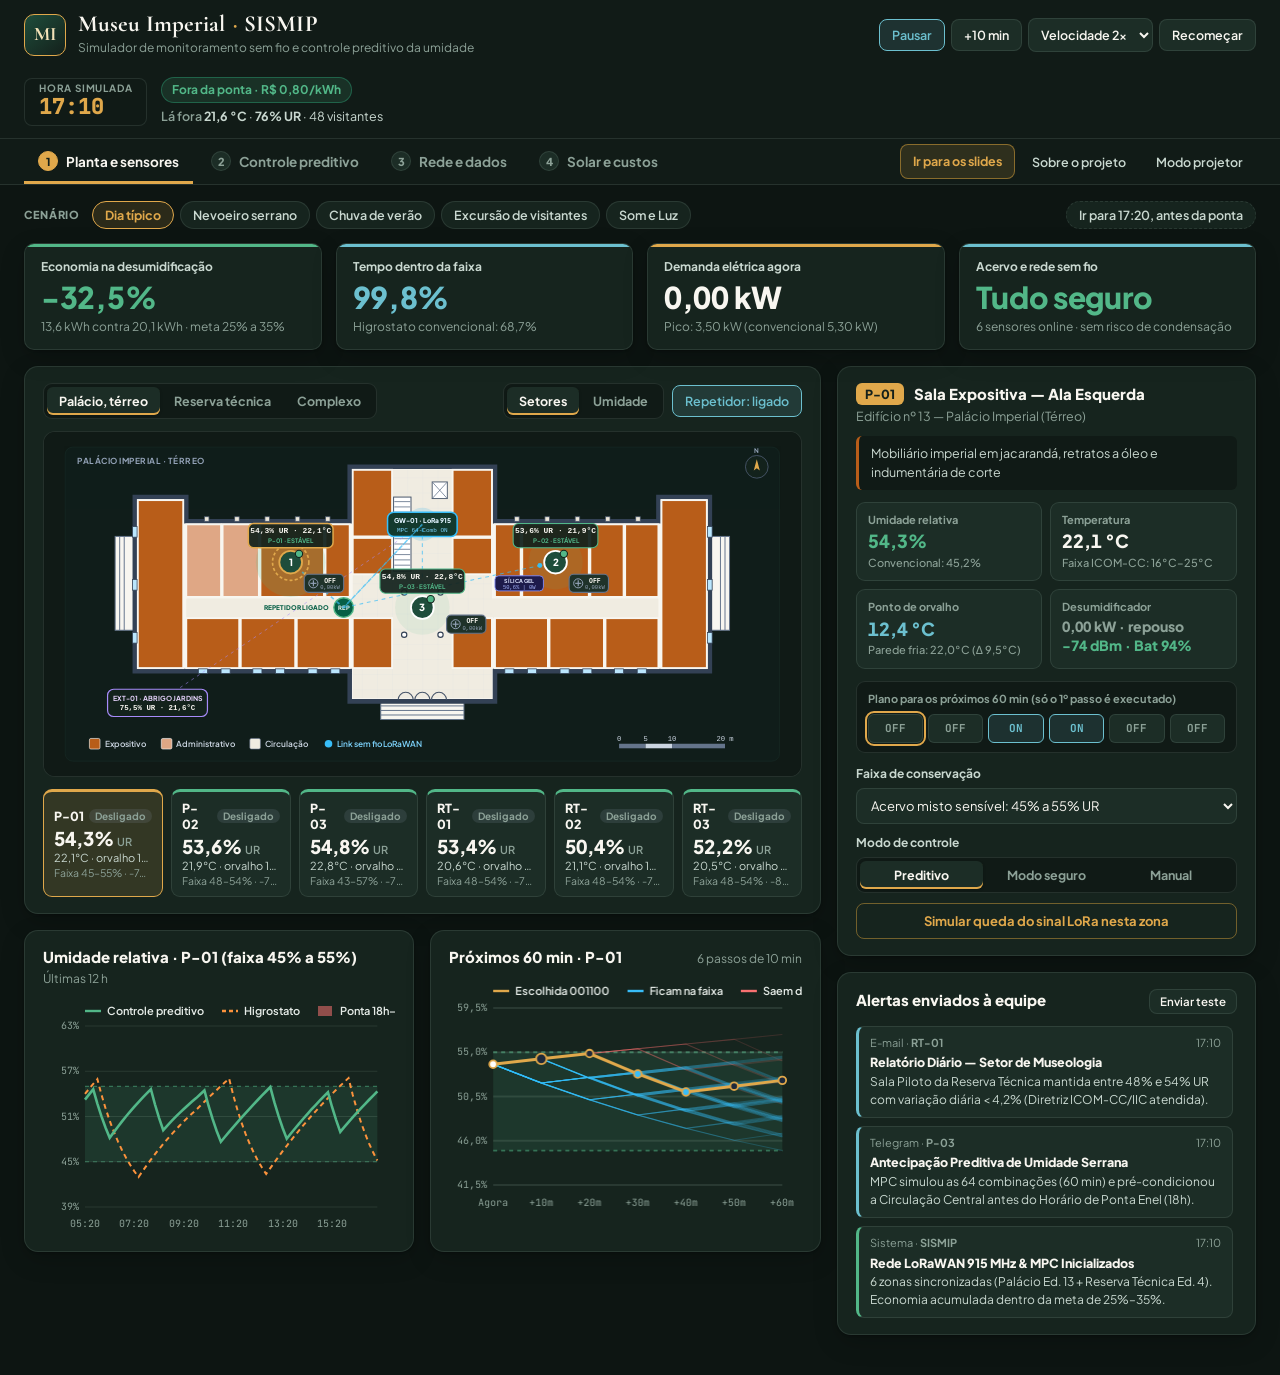
==== index.html @ 928ab4d3 "Add files via upload" ====
<!DOCTYPE html>
<html lang="pt-BR">
<head>
  <meta charset="UTF-8" />
  <meta name="viewport" content="width=device-width, initial-scale=1.0" />
  <title>SISMIP · Museu Imperial de Petrópolis</title>
  <link rel="preconnect" href="https://fonts.googleapis.com" />
  <link rel="preconnect" href="https://fonts.gstatic.com" crossorigin />
  <link href="https://fonts.googleapis.com/css2?family=Cormorant+Garamond:wght@600;700&family=JetBrains+Mono:wght@500;700;800&family=Plus+Jakarta+Sans:wght@400;500;600;700;800&display=swap" rel="stylesheet" />
  <link rel="stylesheet" href="css/styles.css" />
</head>
<body>
  <!-- ==================== CABEÇALHO ==================== -->
  <header class="topbar">
    <div class="brand-group">
      <div class="brand-crest" aria-hidden="true">MI</div>
      <div class="brand-titles">
        <h1>Museu Imperial <span class="brand-sep">·</span> SISMIP</h1>
        <p>Simulador de monitoramento sem fio e controle preditivo da umidade</p>
      </div>
    </div>

    <div class="live-strip" aria-label="Estado da simulação">
      <div class="clock-box" title="Horário simulado (cada passo vale 10 min)">
        <span class="clock-label">Hora simulada</span>
        <span id="clock-display">17:10</span>
      </div>
      <div class="live-info">
        <span id="tariff-badge" class="status-pill pill-ok">Fora da ponta</span>
        <div id="weather-pill" class="weather-pill">Lá fora: 19,0 °C · 81% UR</div>
      </div>
    </div>

    <div class="sim-controls" aria-label="Controles da simulação">
      <button type="button" id="btn-play-pause" class="btn btn-active">Pausar</button>
      <button type="button" id="btn-step-10m" class="btn" title="Avançar uma leitura (10 min)">+10 min</button>
      <select id="select-sim-speed" class="select-compact" aria-label="Velocidade da simulação">
        <option value="2800">Velocidade 1x</option>
        <option value="1600" selected>Velocidade 2x</option>
        <option value="550">Velocidade 6x</option>
      </select>
      <button type="button" id="btn-reset-sim" class="btn" title="Recomeçar o dia simulado">Recomeçar</button>
    </div>
  </header>

  <!-- ==================== NAVEGAÇÃO ==================== -->
  <nav class="nav-bar" aria-label="Módulos do simulador">
    <div class="main-tabs">
      <button type="button" class="tab-btn active" data-tab-target="supervisorio"><span class="tab-num">1</span>Planta e sensores</button>
      <button type="button" class="tab-btn" data-tab-target="mpc"><span class="tab-num">2</span>Controle preditivo</button>
      <button type="button" class="tab-btn" data-tab-target="lorawan"><span class="tab-num">3</span>Rede e dados</button>
      <button type="button" class="tab-btn" data-tab-target="solar"><span class="tab-num">4</span>Solar e custos</button>
    </div>
    <div class="nav-actions">
      <a id="btn-go-slides" class="btn btn-slides" href="slides.html">Ir para os slides</a>
      <button type="button" id="btn-open-about" class="btn btn-ghost">Sobre o projeto</button>
      <button type="button" id="btn-theme-toggle" class="btn btn-ghost" title="Tema claro de alto contraste para projetor">Modo projetor</button>
    </div>
  </nav>

  <!-- ==================== CONTEÚDO PRINCIPAL ==================== -->
  <main class="app-container">
    <div class="scenario-bar" aria-label="Cenário simulado">
      <span class="scenario-label">Cenário</span>
      <div class="scenario-chips">
        <button type="button" class="chip-btn active" data-scenario="normal">Dia típico</button>
        <button type="button" class="chip-btn" data-scenario="nevoeiro">Nevoeiro serrano</button>
        <button type="button" class="chip-btn" data-scenario="chuva_verao">Chuva de verão</button>
        <button type="button" class="chip-btn" data-scenario="excursao">Excursão de visitantes</button>
        <button type="button" class="chip-btn" data-scenario="som_e_luz">Som e Luz</button>
      </div>
      <button type="button" class="chip-btn chip-jump" id="btn-jump-preponta" title="Pular para 17:20 e ver o controle se antecipar ao horário de ponta">Ir para 17:20, antes da ponta</button>
    </div>

    <!-- FAIXA GLOBAL DE INDICADORES DE DESEMPENHO (KPIs) -->
    <section class="kpi-grid" aria-label="Indicadores Principais da Simulação">
      <div class="kpi-card kpi-emerald">
        <div class="kpi-label">Economia na desumidificação</div>
        <div class="kpi-value text-emerald" id="kpi-economia-pct">-30.4%</div>
        <div class="kpi-sub" id="kpi-economia-sub">Meta do relatório (Seção 3.5): 25% a 35%</div>
      </div>

      <div class="kpi-card">
        <div class="kpi-label">Tempo dentro da faixa</div>
        <div class="kpi-value text-cyan" id="kpi-estabilidade">98.2%</div>
        <div class="kpi-sub" id="kpi-estabilidade-sub">Higrostato Convencional: 78.5%</div>
      </div>

      <div class="kpi-card kpi-gold">
        <div class="kpi-label">Demanda elétrica agora</div>
        <div class="kpi-value" id="kpi-demanda">1.65 kW</div>
        <div class="kpi-sub" id="kpi-demanda-sub">Escalonamento ativo evita picos na ponta</div>
      </div>

      <div class="kpi-card">
        <div class="kpi-label">Acervo e rede sem fio</div>
        <div class="kpi-value text-emerald" id="kpi-seguranca">100% Seguro</div>
        <div class="kpi-sub" id="kpi-seguranca-sub">Ponto de Orvalho de Magnus monitorado</div>
      </div>
    </section>

    <!-- ========================================================================
         ABA 1: PLANTA ARQUITETÔNICA INTERATIVA & PAINEL SUPERVISÓRIO
    ========================================================================= -->
    <section id="tab-supervisorio" class="tab-panel active">
      <div class="supervisor-layout">
        <!-- COLUNA PRINCIPAL: PLANTAS DO MUSEU + ZONAS + GRÁFICOS AO VIVO -->
        <div>
          <div class="card">
            <div class="floorplan-toolbar">
              <div class="segmented-group" role="tablist" aria-label="Escolha a planta do Museu Imperial">
                <button type="button" class="seg-btn active" data-floor-view="palacio">Palácio, térreo</button>
                <button type="button" class="seg-btn" data-floor-view="reserva">Reserva técnica</button>
                <button type="button" class="seg-btn" data-floor-view="complexo">Complexo</button>
              </div>

              <div class="toolbar-right">
                <div class="segmented-group">
                  <button type="button" class="seg-btn active" data-color-mode="ibram">Setores</button>
                  <button type="button" class="seg-btn" data-color-mode="heatmap">Umidade</button>
                </div>
                <button type="button" id="btn-toggle-repeater" class="btn active" title="Ativar/desativar repetidor LoRaWAN para vencer paredes espessas">
                  Repetidor: ligado
                </button>
              </div>
            </div>

            <!-- Palco Vetorial Interativo da Planta -->
            <div id="floorplan-stage"></div>

            <!-- Cards rápidos das 6 zonas monitoradas -->
            <div id="zones-mini-strip" class="zones-mini-strip"></div>
          </div>

          <!-- Gráficos duplos abaixo da planta -->
          <div class="dual-charts-row">
            <div class="card">
              <div class="card-header">
                <h3 class="card-title" id="chart-ur-zone-title">Umidade relativa — P-01</h3>
                <span class="kpi-sub">Últimas 12 h</span>
              </div>
              <div class="chart-box">
                <canvas id="canvas-ur-comparativo"></canvas>
              </div>
            </div>

            <div class="card">
              <div class="card-header">
                <h3 class="card-title" id="chart-fan-zone-title">Próximos 60 min: 64 sequências testadas</h3>
                <span class="kpi-sub">6 passos de 10 min</span>
              </div>
              <div class="chart-box">
                <canvas id="canvas-mpc-fan-mini"></canvas>
              </div>
            </div>
          </div>
        </div>

        <!-- COLUNA DIREITA: INSPETOR DA ZONA SELECIONADA + CENTRAL DE ALERTAS TELEGRAM -->
        <aside class="right-sidebar">
          <div class="card">
            <div class="insp-badge-row">
              <span class="insp-code-pill" id="insp-codigo">P-01</span>
              <h3 class="card-title" id="insp-nome">Sala Expositiva — Ala Esquerda</h3>
            </div>
            <p class="insp-sub" id="insp-edificio">Edifício nº 13 — Palácio Imperial (Térreo)</p>
            <div class="insp-acervo-box" id="insp-acervo">
              Mobiliário imperial em jacarandá, retratos a óleo e indumentária de corte
            </div>

            <div class="insp-metrics-grid">
              <div class="insp-metric">
                <div class="insp-lbl">Umidade relativa</div>
                <div class="insp-val text-emerald" id="insp-ur">51.8%</div>
                <div class="insp-hint" id="insp-ur-conv">Convencional: 55.4%</div>
              </div>
              <div class="insp-metric">
                <div class="insp-lbl">Temperatura</div>
                <div class="insp-val" id="insp-temp">20.5 °C</div>
                <div class="insp-hint">Faixa ICOM-CC: 16°C–25°C</div>
              </div>
              <div class="insp-metric">
                <div class="insp-lbl">Ponto de orvalho</div>
                <div class="insp-val text-cyan" id="insp-orvalho">10.2 °C</div>
                <div class="insp-hint" id="insp-parede">Parede fria: 18.9°C</div>
              </div>
              <div class="insp-metric">
                <div class="insp-lbl">Desumidificador</div>
                <div class="insp-val" id="insp-potencia">0.00 kW</div>
                <div class="insp-hint" id="insp-lora">-76 dBm · Bat 94%</div>
              </div>
            </div>

            <div class="mpc-seq-box">
              <div class="insp-lbl">Plano para os próximos 60 min (só o 1º passo é executado)</div>
              <div class="mpc-seq-row" id="insp-mpc-seq"></div>
            </div>

            <label class="control-section-lbl" for="select-zone-profile">Faixa de conservação</label>
            <select id="select-zone-profile" class="input-full">
              <option value="reserva_operacional">Reserva piloto: 48% a 54% UR</option>
              <option value="acervo_sensivel">Acervo misto sensível: 45% a 55% UR</option>
              <option value="icom_geral">Diretriz geral ICOM-CC: 40% a 60% UR</option>
            </select>

            <span class="control-section-lbl">Modo de controle</span>
            <div class="segmented-group seg-3">
              <button type="button" class="seg-btn active" data-ctrl-mode="mpc">Preditivo</button>
              <button type="button" class="seg-btn" data-ctrl-mode="seguro">Modo seguro</button>
              <button type="button" class="seg-btn" data-ctrl-mode="manual">Manual</button>
            </div>

            <div id="manual-override-box" style="display:none; flex-direction:column;">
              <button type="button" id="btn-manual-actuator" class="btn-full btn-cyan">
                Ligar ou desligar o desumidificador
              </button>
            </div>

            <button type="button" id="btn-toggle-lora-zone" class="btn-full btn-warn-outline">
              Simular queda do sinal LoRa nesta zona
            </button>
          </div>

          <!-- Central de Alertas Telegram & E-mail -->
          <div class="card">
            <div class="card-header">
              <h3 class="card-title">Alertas enviados à equipe</h3>
              <button type="button" id="btn-test-telegram" class="btn btn-small">Enviar teste</button>
            </div>
            <div id="alerts-feed-list" class="alerts-feed"></div>
          </div>
        </aside>
      </div>
    </section>

    <!-- ========================================================================
         ABA 2: ENSAIO COMPARATIVO & MOTOR DE CONTROLE PREDITIVO (64 COMBINAÇÕES)
    ========================================================================= -->
    <section id="tab-mpc" class="tab-panel">
      <!-- Fluxo em Tempo Real da Figura 2 do Relatório -->
      <div class="flow-diagram-bar">
        <div class="flow-step">
          <div class="flow-step-title"><span class="flow-num">1</span>Sensores</div>
          <div class="flow-step-val" id="flow-sensor-val">P-01: 51.5% UR</div>
          <div class="flow-step-desc">Temperatura, umidade e consumo a cada 10 min, sem furos</div>
        </div>
        <div class="flow-step">
          <div class="flow-step-title"><span class="flow-num">2</span>Gateway LoRaWAN</div>
          <div class="flow-step-val" id="flow-gw-val">Online (-76 dBm)</div>
          <div class="flow-step-desc">Recebe as leituras e guarda cópia local</div>
        </div>
        <div class="flow-step">
          <div class="flow-step-title"><span class="flow-num">3</span>Controlador preditivo</div>
          <div class="flow-step-val" id="flow-mpc-val">Ótima: [100000]</div>
          <div class="flow-step-desc">Calcula o orvalho e testa as 64 sequências</div>
        </div>
        <div class="flow-step">
          <div class="flow-step-title"><span class="flow-num">4</span>Desumidificador</div>
          <div class="flow-step-val" id="flow-act-val">ACIONADO</div>
          <div class="flow-step-desc">Executa o 1º comando e recalcula na próxima leitura</div>
        </div>
      </div>

      <div class="two-col-grid">
        <div class="card">
          <div class="card-header">
            <h3 class="card-title">As 64 trajetórias testadas · <span id="mpc-selected-zone-label">P-01</span></h3>
            <span class="kpi-sub">60 min à frente</span>
          </div>
          <div class="chart-box-large">
            <canvas id="canvas-mpc-fan-large"></canvas>
          </div>
        </div>

        <div class="card">
          <div class="card-header">
            <h3 class="card-title">Consumo acumulado (kWh)</h3>
            <span class="kpi-sub">Preditivo contra higrostato</span>
          </div>
          <div class="chart-box-large">
            <canvas id="canvas-energia-acum"></canvas>
          </div>
        </div>
      </div>

      <div class="two-col-grid">
        <div class="card">
          <div class="card-header">
            <h3 class="card-title">Melhores sequências entre as 64</h3>
            <span class="kpi-sub">Primeiro a estabilidade, depois o menor custo</span>
          </div>
          <div class="table-wrap">
            <table class="data-table">
              <thead>
                <tr>
                  <th>#</th>
                  <th>Sequência</th>
                  <th>1º Comando</th>
                  <th>UR em 60 min</th>
                  <th>Na faixa</th>
                  <th>Energia</th>
                  <th>Custo</th>
                </tr>
              </thead>
              <tbody id="mpc-ranking-tbody"></tbody>
            </table>
          </div>
        </div>

        <div class="card">
          <div class="card-header">
            <h3 class="card-title">Resultado por zona</h3>
            <span class="kpi-sub">Mesmo clima e mesmos visitantes nos dois controles</span>
          </div>
          <div class="table-wrap">
            <table class="data-table">
              <thead>
                <tr>
                  <th>Zona</th>
                  <th>Faixa</th>
                  <th>Preditivo</th>
                  <th>Higrostato</th>
                  <th>Economia</th>
                  <th>Tempo na faixa</th>
                  <th>Custo</th>
                </tr>
              </thead>
              <tbody id="comp-zones-tbody"></tbody>
            </table>
          </div>
        </div>
      </div>
    </section>

    <!-- ========================================================================
         ABA 3: REDE LORAWAN, INJEÇÃO MANUAL / API & EXPORTAÇÃO DE HISTÓRICO CSV
    ========================================================================= -->
    <section id="tab-lorawan" class="tab-panel">
      <div class="two-col-grid">
        <div class="card">
          <div class="card-header">
            <h3 class="card-title">Enviar uma leitura manual</h3>
            <span class="kpi-sub">Seção 3.3 do relatório</span>
          </div>
          <p class="insp-sub">
            Simule uma leitura fora do normal (por exemplo, 64% UR depois de uma infiltração) e veja o controle reagir na hora.
          </p>

          <form id="form-inject-reading">
            <div class="form-grid-2">
              <div>
                <label class="control-section-lbl" for="api-zone-select">Zona</label>
                <select id="api-zone-select" class="input-full">
                  <option value="P-01">P-01 — Palácio: Ala Esquerda</option>
                  <option value="P-02">P-02 — Palácio: Ala Direita</option>
                  <option value="P-03">P-03 — Palácio: Circulação Central</option>
                  <option value="RT-01">RT-01 — Reserva Técnica: Sala Piloto</option>
                  <option value="RT-02">RT-02 — Reserva Técnica: Perímetro Norte</option>
                  <option value="RT-03">RT-03 — Reserva Técnica: Arquivo Histórico</option>
                </select>
              </div>
              <div>
                <label class="control-section-lbl" for="api-ur-input">Umidade relativa (%)</label>
                <input type="number" id="api-ur-input" class="input-full" step="0.1" min="25" max="95" value="58.5" />
              </div>
              <div>
                <label class="control-section-lbl" for="api-temp-input">Temperatura (°C)</label>
                <input type="number" id="api-temp-input" class="input-full" step="0.1" min="12" max="35" value="21.2" />
              </div>
              <div>
                <label class="control-section-lbl" for="api-bat-input">Bateria do sensor (%)</label>
                <input type="number" id="api-bat-input" class="input-full" step="1" min="5" max="100" value="92" />
              </div>
            </div>

            <button type="submit" class="btn-full btn-emerald" style="margin-top:12px;">
              Enviar leitura e recalcular
            </button>
            <div id="api-submit-feedback" class="text-emerald" style="font-size:12px; font-weight:700; margin-top:6px;"></div>
          </form>
        </div>

        <div class="card">
          <div class="card-header">
            <h3 class="card-title">Pacote enviado pelo sensor (JSON)</h3>
            <span class="kpi-sub">LoRaWAN 915 MHz, criptografado</span>
          </div>
          <pre id="api-json-preview" class="json-preview"></pre>
          <div class="insp-acervo-box" style="margin-top:10px; margin-bottom:0;">
            <strong>Se a rede cair:</strong> o controle roda no próprio prédio e o gateway guarda as leituras. Se um sensor falhar, a zona volta ao higrostato local (modo seguro).
          </div>
        </div>
      </div>

      <div class="card">
        <div class="card-header">
          <h3 class="card-title">Histórico de leituras</h3>
          <button type="button" id="btn-export-csv" class="btn btn-active">
            Baixar histórico (.csv)
          </button>
        </div>
        <div class="table-wrap table-scroll">
          <table class="data-table">
            <thead>
              <tr>
                <th>Horário</th>
                <th>Zona</th>
                <th>Dispositivo</th>
                <th>Temp</th>
                <th>Umidade</th>
                <th>Orvalho</th>
                <th>Modo</th>
                <th>Plano</th>
                <th>Desumidificador</th>
                <th>RSSI</th>
                <th>Bateria</th>
              </tr>
            </thead>
            <tbody id="telemetry-log-tbody"></tbody>
          </table>
        </div>
      </div>
    </section>

    <!-- ========================================================================
         ABA 4: ENERGIA SOLAR NO EDIFÍCIO Nº 4 & AVALIAÇÃO ECONÔMICA (EMPENHOS)
    ========================================================================= -->
    <section id="tab-solar" class="tab-panel">
      <div class="two-col-grid">
        <div class="card">
          <div class="card-header">
            <h3 class="card-title">Energia solar no Edifício nº 4</h3>
            <span class="kpi-sub">Lei nº 14.300/2022 &amp; Portaria IPHAN nº 289/2025</span>
          </div>
          <p class="insp-sub">
            O telhado do Edifício nº 4 fica em parte à sombra das árvores dos jardins. Mude os valores e compare <strong>microinversores</strong> com um inversor string.
          </p>

          <div class="slider-row">
            <div class="slider-head">
              <span>Módulos de 550 Wp</span>
              <span id="lbl-solar-modulos" class="text-amber">24 módulos</span>
            </div>
            <input type="range" id="slider-solar-modulos" min="8" max="44" step="2" value="24" />
          </div>

          <div class="slider-row">
            <div class="slider-head">
              <span>Sombra das árvores</span>
              <span id="lbl-solar-sombra" class="text-cyan">28%</span>
            </div>
            <input type="range" id="slider-solar-sombra" min="0" max="60" step="2" value="28" />
          </div>

          <span class="control-section-lbl">Tipo de inversor</span>
          <div class="segmented-group seg-2">
            <button type="button" class="seg-btn active" data-solar-tech="microinversor">Microinversores (recomendado)</button>
            <button type="button" class="seg-btn" data-solar-tech="string">Inversor string</button>
          </div>

          <div class="insp-metrics-grid">
            <div class="insp-metric">
              <div class="insp-lbl">Potência instalada</div>
              <div class="insp-val" id="solar-kwp-val">13.2 kWp</div>
            </div>
            <div class="insp-metric">
              <div class="insp-lbl">Geração estimada</div>
              <div class="insp-val text-cyan" id="solar-mensal-val">1.080 kWh/mês</div>
            </div>
            <div class="insp-metric">
              <div class="insp-lbl">Compensação na conta</div>
              <div class="insp-val text-emerald" id="solar-economia-val">R$ 9.590,00/ano</div>
            </div>
            <div class="insp-metric">
              <div class="insp-lbl">Ganho do microinversor</div>
              <div class="insp-val text-amber" id="solar-ganho-micro">+44% sob sombra</div>
            </div>
          </div>
        </div>

        <div class="card">
          <div class="card-header">
            <h3 class="card-title">Controle e solar contados separadamente</h3>
            <span class="kpi-sub">Seções 3.2 e 4.3</span>
          </div>
          <div class="chart-box">
            <canvas id="canvas-solar-comp"></canvas>
          </div>
          <div class="insp-metrics-grid grid-3">
            <div class="insp-metric">
              <div class="insp-lbl">Economia do controle</div>
              <div class="insp-val text-emerald" style="font-size:12.5px;" id="sep-mpc-anual">R$ 4.820/ano</div>
            </div>
            <div class="insp-metric">
              <div class="insp-lbl">Geração solar</div>
              <div class="insp-val text-cyan" style="font-size:12.5px;" id="sep-solar-anual">R$ 9.590/ano</div>
            </div>
            <div class="insp-metric">
              <div class="insp-lbl">Emissões evitadas</div>
              <div class="insp-val" style="font-size:12.5px;" id="sep-co2-anual">680 kg CO₂/ano</div>
            </div>
          </div>
        </div>
      </div>

      <div class="two-col-grid">
        <div class="card">
          <div class="card-header">
            <h3 class="card-title">Retorno do investimento (piloto e expansão)</h3>
            <span class="kpi-sub">Tabela 4 do relatório</span>
          </div>
          <div class="table-wrap">
            <table class="data-table">
              <thead>
                <tr>
                  <th>Cenário</th>
                  <th>Hipótese por aparelho</th>
                  <th>Economia por ano</th>
                  <th>Retorno das compras</th>
                  <th>Com horas das equipes</th>
                </tr>
              </thead>
              <tbody id="payback-scenarios-tbody"></tbody>
            </table>
          </div>
          <p class="table-note">12 desumidificadores, tarifa média ilustrativa de R$ 0,80/kWh e R$ 1.000 por ano de custo recorrente. Compras ligadas à energia: R$ 37.135 (sem a sílica gel). Horas das equipes: R$ 26.800. O piloto custa cerca de R$ 10,6 mil e mostra qual cenário é o real, sem depender do solar.</p>
        </div>

        <div class="card">
          <div class="card-header">
            <h3 class="card-title">Gastos com energia (Portal da Transparência)</h3>
            <span class="kpi-sub">UASG 343015 · Enel Rio</span>
          </div>
          <div class="table-wrap">
            <table class="data-table">
              <thead>
                <tr>
                  <th>Empenho</th>
                  <th>Ano</th>
                  <th>Finalidade</th>
                  <th>Liquidações</th>
                  <th>Valor</th>
                </tr>
              </thead>
              <tbody id="empenhos-tbody"></tbody>
            </table>
          </div>
        </div>
      </div>
    </section>
  </main>

  <!-- ==================== MODAL INSTITUCIONAL DO PROJETO ACADÊMICO ==================== -->
  <div id="project-modal" class="modal-backdrop" role="dialog" aria-modal="true" aria-labelledby="modal-title">
    <div class="modal-card">
      <div class="card-header">
        <h2 class="card-title" id="modal-title" style="font-size:17px;">
          UFCI/RJ · Tecnologia para Sustentabilidade (P2, 2026)
        </h2>
        <button type="button" id="btn-close-about" class="btn">Fechar</button>
      </div>
      <p style="color:var(--text-secondary); margin-top:4px;">
        <strong>Projeto:</strong> Eficiência Energética em Edificações Históricas — Museu Imperial de Petrópolis (Ibram)<br />
        <strong>Curso:</strong> Bacharelado em Engenharia da Computação — Campus Petrópolis
      </p>
      <div class="insp-acervo-box">
        <strong>Integrantes do Grupo:</strong><br />
        • Elisa Lacerda Moura<br />
        • Marcos Oliveira do Rego<br />
        • Pedro Lucas Gomes Soares<br />
        • Pedro Rodrigues Couto
      </div>
      <p style="font-size:12.5px; color:var(--text-secondary);">
        Este software demonstra na prática as <strong>5 frentes da proposta tecnológica</strong>:
        (1) Monitoramento sem fio LoRaWAN 915 MHz com sensores SHT40 reversíveis sem furos (Portaria IPHAN nº 289/2025);
        (2) Medição elétrica não invasiva com TC de núcleo bipartido SCT-013;
        (3) Controle Preditivo Local (MPC) avaliando as 64 combinações horárias e o Ponto de Orvalho pela fórmula de Magnus;
        (4) Microclima compartimentado passivo com sílica gel; e
        (5) Estudo separado de microgeração solar com microinversores no Edifício nº 4.
      </p>
    </div>
  </div>

  <!-- Scripts modulares compatíveis tanto com servidor HTTP quanto abertura direta (file://) -->
  <script src="js/config.js"></script>
  <script src="js/physics-mpc.js"></script>
  <script src="js/floorplans.js"></script>
  <script src="js/charts.js"></script>
  <script src="js/app.js"></script>
</body>
</html>
---- css/styles.css ----
/**
 * SISMIP — Museu Imperial de Petrópolis (Ibram) | UFCI/RJ — Engenharia da Computação
 * Folha de estilos reorganizada: hierarquia mais clara, menos ruído e tema de projetor.
 */
:root {
  --bg-app: #0d1512;
  --bg-surface: #111b17;
  --bg-card: #16241e;
  --bg-elevated: #1c2d26;
  --bg-inset: #101a16;
  --border-subtle: rgba(165, 190, 178, 0.14);
  --border-strong: rgba(165, 190, 178, 0.3);

  --text-primary: #f8f6f0;
  --text-secondary: #c9d8d0;
  --text-muted: #8ca197;

  --accent-gold: #e0a84b;
  --accent-gold-soft: rgba(224, 168, 75, 0.14);
  --accent-cyan: #6cc0cf;
  --accent-cyan-soft: rgba(108, 192, 207, 0.14);
  --accent-emerald: #52b788;
  --accent-emerald-soft: rgba(82, 183, 136, 0.14);
  --accent-coral: #e26d5a;
  --accent-terracotta: #b85d19;

  --shadow-card: 0 1px 2px rgba(0, 0, 0, 0.25), 0 8px 24px rgba(0, 0, 0, 0.18);
  --radius-lg: 14px;
  --radius-md: 10px;
  --radius-sm: 8px;

  --font-sans: 'Plus Jakarta Sans', 'Segoe UI', system-ui, -apple-system, sans-serif;
  --font-mono: 'JetBrains Mono', 'Cascadia Code', Consolas, monospace;
  --font-serif: 'Cormorant Garamond', Georgia, 'Times New Roman', serif;
}

body.theme-light {
  --bg-app: #f0ece1;
  --bg-surface: #f8f6f0;
  --bg-card: #ffffff;
  --bg-elevated: #f6f3ea;
  --bg-inset: #efeadf;
  --border-subtle: #e2ddd2;
  --border-strong: #cfc7b6;

  --text-primary: #15221c;
  --text-secondary: #34453d;
  --text-muted: #576860;

  --accent-gold: #b87d1e;
  --accent-gold-soft: rgba(184, 125, 30, 0.12);
  --accent-cyan: #1f6f80;
  --accent-cyan-soft: rgba(31, 111, 128, 0.10);
  --accent-emerald: #1e4d3b;
  --accent-emerald-soft: rgba(30, 77, 59, 0.10);
  --accent-coral: #b4442f;
  --shadow-card: 0 1px 2px rgba(15, 23, 42, 0.06), 0 4px 14px rgba(15, 23, 42, 0.05);
}

*,
*::before,
*::after {
  box-sizing: border-box;
}

html,
body {
  margin: 0;
  padding: 0;
  background: var(--bg-app);
  color: var(--text-primary);
  font-family: var(--font-sans);
  font-size: 14px;
  line-height: 1.5;
  -webkit-font-smoothing: antialiased;
}

code,
pre,
.mono {
  font-family: var(--font-mono);
  font-variant-numeric: tabular-nums;
}

button,
select,
input {
  font-family: inherit;
}

:focus-visible {
  outline: 2px solid var(--accent-gold);
  outline-offset: 2px;
}

/* ==================== CABEÇALHO ==================== */
.topbar {
  position: sticky;
  top: 0;
  z-index: 40;
  background: var(--bg-surface);
  border-bottom: 1px solid var(--border-subtle);
  padding: 12px 24px;
  display: grid;
  grid-template-columns: auto 1fr auto;
  align-items: center;
  gap: 20px;
}

.brand-group {
  display: flex;
  align-items: center;
  gap: 12px;
  min-width: 0;
}

.brand-crest {
  width: 42px;
  height: 42px;
  border-radius: 10px;
  background: linear-gradient(140deg, #1e4d3b 0%, #14201b 100%);
  border: 1.5px solid var(--accent-gold);
  display: flex;
  align-items: center;
  justify-content: center;
  color: #f3e2b8;
  font-family: var(--font-serif);
  font-weight: 700;
  font-size: 19px;
  flex-shrink: 0;
}

.brand-titles h1 {
  margin: 0;
  font-family: var(--font-serif);
  font-size: 23px;
  font-weight: 700;
  line-height: 1.1;
  letter-spacing: 0.005em;
}

.brand-sep {
  color: var(--accent-gold);
  margin: 0 2px;
}

.brand-titles p {
  margin: 2px 0 0;
  font-size: 12px;
  color: var(--text-muted);
}

.live-strip {
  display: flex;
  align-items: center;
  justify-content: center;
  gap: 14px;
  min-width: 0;
}

.clock-box {
  display: flex;
  flex-direction: column;
  align-items: flex-start;
  background: var(--bg-inset);
  border: 1px solid var(--border-subtle);
  padding: 4px 14px 5px;
  border-radius: var(--radius-sm);
  line-height: 1.15;
}

.clock-label {
  font-size: 10px;
  font-weight: 700;
  text-transform: uppercase;
  letter-spacing: 0.08em;
  color: var(--text-muted);
}

#clock-display {
  font-family: var(--font-mono);
  font-size: 22px;
  font-weight: 800;
  color: var(--accent-gold);
  font-variant-numeric: tabular-nums;
}

.live-info {
  display: flex;
  flex-direction: column;
  gap: 4px;
  min-width: 0;
}

.status-pill {
  align-self: flex-start;
  padding: 3px 10px;
  border-radius: 999px;
  font-size: 12px;
  font-weight: 700;
  white-space: nowrap;
}

.pill-ok {
  background: var(--accent-emerald-soft);
  color: var(--accent-emerald);
  border: 1px solid rgba(47, 192, 141, 0.35);
}

.pill-danger {
  background: rgba(239, 91, 91, 0.16);
  color: #ff8a8a;
  border: 1px solid rgba(239, 91, 91, 0.5);
  animation: pulseAlert 1.6s infinite;
}

body.theme-light .pill-danger {
  color: #b91c1c;
}

.weather-pill {
  font-size: 12.5px;
  color: var(--text-secondary);
  white-space: nowrap;
  overflow: hidden;
  text-overflow: ellipsis;
}

.wx-lbl {
  color: var(--text-muted);
  font-weight: 600;
}

.sim-controls {
  display: flex;
  align-items: center;
  gap: 6px;
}

/* ==================== BOTÕES E CAMPOS ==================== */
.btn {
  background: var(--bg-elevated);
  color: var(--text-primary);
  border: 1px solid var(--border-subtle);
  padding: 7px 12px;
  border-radius: var(--radius-sm);
  font-size: 12.5px;
  font-weight: 600;
  cursor: pointer;
  transition: border-color 0.15s ease, background 0.15s ease, color 0.15s ease;
  display: inline-flex;
  align-items: center;
  gap: 6px;
  white-space: nowrap;
}

.btn:hover {
  border-color: var(--border-strong);
  background: var(--bg-inset);
}

.btn.btn-active,
.btn.active {
  background: var(--accent-cyan-soft);
  border-color: var(--accent-cyan);
  color: var(--accent-cyan);
}

.btn-ghost {
  background: transparent;
  border-color: transparent;
  color: var(--text-secondary);
}

.btn-ghost:hover {
  color: var(--text-primary);
  background: var(--bg-elevated);
}

.btn-slides {
  text-decoration: none;
  color: var(--accent-gold);
  border-color: rgba(227, 169, 60, 0.5);
  background: var(--accent-gold-soft);
  font-weight: 700;
}

.btn-slides:hover {
  border-color: var(--accent-gold);
  background: var(--accent-gold-soft);
}

.btn-small {
  padding: 4px 10px;
  font-size: 11.5px;
}

.select-compact {
  background: var(--bg-elevated);
  color: var(--text-primary);
  border: 1px solid var(--border-subtle);
  padding: 7px 8px;
  border-radius: var(--radius-sm);
  font-size: 12.5px;
  font-weight: 600;
}

/* ==================== NAVEGAÇÃO ==================== */
.nav-bar {
  background: var(--bg-surface);
  border-bottom: 1px solid var(--border-subtle);
  padding: 0 24px;
  display: flex;
  align-items: stretch;
  justify-content: space-between;
  gap: 12px;
  flex-wrap: wrap;
}

.main-tabs {
  display: flex;
  gap: 4px;
  flex-wrap: wrap;
}

.tab-btn {
  background: transparent;
  color: var(--text-muted);
  border: none;
  border-bottom: 3px solid transparent;
  padding: 12px 14px 10px;
  font-size: 13.5px;
  font-weight: 700;
  cursor: pointer;
  display: inline-flex;
  align-items: center;
  gap: 8px;
  transition: color 0.15s, border-color 0.15s;
}

.tab-btn:hover {
  color: var(--text-primary);
}

.tab-btn.active {
  color: var(--text-primary);
  border-bottom-color: var(--accent-gold);
}

.tab-num {
  width: 20px;
  height: 20px;
  border-radius: 50%;
  display: inline-flex;
  align-items: center;
  justify-content: center;
  font-size: 11px;
  font-weight: 800;
  background: var(--bg-elevated);
  color: var(--text-muted);
  border: 1px solid var(--border-subtle);
}

.tab-btn.active .tab-num {
  background: var(--accent-gold);
  border-color: var(--accent-gold);
  color: #14201b;
}

.nav-actions {
  display: flex;
  align-items: center;
  gap: 4px;
}

/* ==================== CENÁRIOS ==================== */
.scenario-bar {
  display: flex;
  align-items: center;
  flex-wrap: wrap;
  gap: 8px 10px;
  margin-bottom: 14px;
}

.scenario-label {
  font-size: 11px;
  font-weight: 800;
  text-transform: uppercase;
  letter-spacing: 0.08em;
  color: var(--text-muted);
  margin-right: 2px;
}

.scenario-chips {
  display: flex;
  flex-wrap: wrap;
  gap: 6px;
}

.chip-btn {
  background: var(--bg-card);
  color: var(--text-secondary);
  border: 1px solid var(--border-subtle);
  padding: 5px 12px;
  border-radius: 999px;
  font-size: 12.5px;
  font-weight: 600;
  cursor: pointer;
  transition: border-color 0.15s, color 0.15s, background 0.15s;
}

.chip-btn:hover {
  border-color: var(--border-strong);
  color: var(--text-primary);
}

.chip-btn.active {
  background: var(--accent-gold-soft);
  border-color: var(--accent-gold);
  color: var(--accent-gold);
  font-weight: 700;
}

.chip-jump {
  margin-left: auto;
  border-style: dashed;
}

/* ==================== CONTAINER E INDICADORES ==================== */
.app-container {
  max-width: 1560px;
  margin: 0 auto;
  padding: 16px 24px 40px;
}

.kpi-grid {
  display: grid;
  grid-template-columns: repeat(4, minmax(0, 1fr));
  gap: 14px;
  margin-bottom: 16px;
}

.kpi-card {
  background: var(--bg-card);
  border: 1px solid var(--border-subtle);
  border-radius: var(--radius-md);
  padding: 14px 16px 13px;
  box-shadow: var(--shadow-card);
  position: relative;
  overflow: hidden;
}

.kpi-card::before {
  content: '';
  position: absolute;
  left: 0;
  right: 0;
  top: 0;
  height: 3px;
  background: var(--accent-cyan);
}

.kpi-card.kpi-emerald::before {
  background: var(--accent-emerald);
}

.kpi-card.kpi-gold::before {
  background: var(--accent-gold);
}

.kpi-label {
  font-size: 12px;
  font-weight: 700;
  color: var(--text-secondary);
}

.kpi-value {
  font-size: 30px;
  font-weight: 800;
  line-height: 1.15;
  margin: 4px 0 3px;
  font-variant-numeric: tabular-nums;
  letter-spacing: -0.01em;
}

.kpi-sub {
  font-size: 12px;
  color: var(--text-muted);
}

/* ==================== PAINÉIS ==================== */
.tab-panel {
  display: none;
}

.tab-panel.active {
  display: block;
  animation: fadeIn 0.18s ease;
}

@keyframes fadeIn {
  from {
    opacity: 0;
  }
  to {
    opacity: 1;
  }
}

.supervisor-layout {
  display: grid;
  grid-template-columns: minmax(0, 1.9fr) minmax(340px, 1fr);
  gap: 16px;
  align-items: start;
}

.card {
  background: var(--bg-card);
  border: 1px solid var(--border-subtle);
  border-radius: var(--radius-lg);
  padding: 16px 18px;
  box-shadow: var(--shadow-card);
}

.card-header {
  display: flex;
  flex-wrap: wrap;
  align-items: baseline;
  justify-content: space-between;
  gap: 4px 12px;
  margin-bottom: 12px;
}

.card-title {
  margin: 0;
  font-size: 15px;
  font-weight: 800;
  line-height: 1.3;
  display: flex;
  align-items: center;
  gap: 8px;
}

.card-header .kpi-sub {
  font-size: 12px;
}

/* ==================== PLANTA ==================== */
.floorplan-toolbar {
  display: flex;
  flex-wrap: wrap;
  align-items: center;
  justify-content: space-between;
  gap: 8px;
  margin-bottom: 12px;
}

.toolbar-right {
  display: flex;
  align-items: center;
  gap: 8px;
  flex-wrap: wrap;
}

.segmented-group {
  display: inline-flex;
  flex-wrap: wrap;
  background: var(--bg-inset);
  padding: 3px;
  border-radius: 9px;
  border: 1px solid var(--border-subtle);
  gap: 2px;
}

.segmented-group.seg-2,
.segmented-group.seg-3 {
  display: grid;
  width: 100%;
}

.segmented-group.seg-2 {
  grid-template-columns: 1fr 1fr;
  margin-bottom: 12px;
}

.segmented-group.seg-3 {
  grid-template-columns: 1fr 1fr 1fr;
}

.seg-btn {
  background: transparent;
  color: var(--text-muted);
  border: none;
  padding: 6px 12px;
  border-radius: 6px;
  font-size: 12.5px;
  font-weight: 700;
  cursor: pointer;
  transition: background 0.14s, color 0.14s;
}

.seg-btn:hover {
  color: var(--text-primary);
}

.seg-btn.active {
  background: var(--bg-elevated);
  color: var(--text-primary);
  box-shadow: inset 0 -2px 0 var(--accent-gold), 0 1px 3px rgba(0, 0, 0, 0.2);
}

#floorplan-stage {
  width: 100%;
  border-radius: 12px;
  overflow: hidden;
  border: 1px solid var(--border-subtle);
  background: #101a16;
}

.floorplan-svg {
  display: block;
  width: 100%;
  height: auto;
  user-select: none;
}

.spin-fan {
  animation: spin360 1.4s linear infinite;
}

.pulse-ring {
  animation: pulseScale 2s ease-in-out infinite;
  transform-box: fill-box;
  transform-origin: center;
}

@keyframes spin360 {
  from {
    transform: translate(-14px, 0) rotate(0deg);
  }
  to {
    transform: translate(-14px, 0) rotate(360deg);
  }
}

@keyframes pulseScale {
  0%,
  100% {
    opacity: 0.85;
  }
  50% {
    opacity: 0.35;
  }
}

@keyframes pulseAlert {
  0%,
  100% {
    opacity: 1;
  }
  50% {
    opacity: 0.72;
  }
}

/* ==================== CARTÕES DAS 6 ZONAS ==================== */
.zones-mini-strip {
  display: grid;
  grid-template-columns: repeat(6, minmax(0, 1fr));
  gap: 8px;
  margin-top: 12px;
}

.zone-mini-card {
  text-align: left;
  background: var(--bg-elevated);
  border: 1px solid var(--border-subtle);
  border-top: 3px solid var(--border-strong);
  border-radius: 9px;
  padding: 8px 10px 9px;
  color: var(--text-primary);
  cursor: pointer;
  transition: border-color 0.15s, background 0.15s;
  min-width: 0;
}

.zone-mini-card:hover {
  background: var(--bg-inset);
}

.zone-mini-card.status-ok {
  border-top-color: var(--accent-emerald);
}

.zone-mini-card.status-warn {
  border-top-color: var(--accent-gold);
}

.zone-mini-card.status-crit {
  border-top-color: var(--accent-coral);
}

.zone-mini-card.selected {
  border-color: var(--accent-gold);
  border-top-width: 3px;
  background: var(--accent-gold-soft);
}

.zmc-top {
  display: flex;
  justify-content: space-between;
  align-items: center;
  gap: 4px;
  margin-bottom: 2px;
}

.zmc-code {
  font-weight: 800;
  font-size: 12.5px;
}

.zmc-dh {
  font-size: 10px;
  font-weight: 700;
  padding: 1px 6px;
  border-radius: 999px;
  white-space: nowrap;
}

.zmc-dh.on {
  background: var(--accent-cyan-soft);
  color: var(--accent-cyan);
}

.zmc-dh.off {
  background: rgba(148, 163, 184, 0.14);
  color: var(--text-muted);
}

.zmc-ur {
  font-size: 19px;
  font-weight: 800;
  font-variant-numeric: tabular-nums;
}

.zmc-ur small {
  font-size: 11px;
  font-weight: 600;
  color: var(--text-muted);
}

.zmc-meta {
  font-size: 11px;
  color: var(--text-secondary);
  margin-top: 1px;
  white-space: nowrap;
  overflow: hidden;
  text-overflow: ellipsis;
}

.zmc-foot {
  font-size: 10.5px;
  color: var(--text-muted);
  margin-top: 2px;
  white-space: nowrap;
  overflow: hidden;
  text-overflow: ellipsis;
}

/* ==================== GRÁFICOS ==================== */
.dual-charts-row {
  display: grid;
  grid-template-columns: 1fr 1fr;
  gap: 16px;
  margin-top: 16px;
}

.chart-box {
  width: 100%;
  height: 235px;
  position: relative;
}

.chart-box-large {
  width: 100%;
  height: 280px;
  position: relative;
}

.chart-box canvas,
.chart-box-large canvas {
  width: 100%;
  height: 100%;
  display: block;
}

/* ==================== COLUNA DIREITA ==================== */
.right-sidebar {
  display: flex;
  flex-direction: column;
  gap: 16px;
}

.insp-badge-row {
  display: flex;
  align-items: center;
  gap: 10px;
  margin-bottom: 2px;
}

.insp-code-pill {
  background: var(--accent-gold);
  color: #14201b;
  font-weight: 800;
  font-size: 12.5px;
  padding: 2px 9px;
  border-radius: 6px;
  flex-shrink: 0;
}

.insp-sub {
  font-size: 12.5px;
  color: var(--text-muted);
  margin: 0 0 10px;
}

.insp-acervo-box {
  background: var(--bg-inset);
  border-left: 3px solid var(--accent-terracotta);
  padding: 8px 12px;
  border-radius: 6px;
  font-size: 12.5px;
  color: var(--text-secondary);
  margin-bottom: 12px;
}

.insp-metrics-grid {
  display: grid;
  grid-template-columns: 1fr 1fr;
  gap: 8px;
  margin-bottom: 12px;
}

.insp-metrics-grid.grid-3 {
  grid-template-columns: 1fr 1fr 1fr;
  margin: 12px 0 0;
}

.insp-metric {
  background: var(--bg-elevated);
  border: 1px solid var(--border-subtle);
  border-radius: 9px;
  padding: 9px 11px;
  min-width: 0;
}

.insp-lbl {
  font-size: 11px;
  color: var(--text-muted);
  font-weight: 700;
}

.insp-val {
  font-size: 18px;
  font-weight: 800;
  margin-top: 2px;
  line-height: 1.25;
  font-variant-numeric: tabular-nums;
}

.insp-hint {
  display: block;
  font-size: 11px;
  font-weight: 500;
  color: var(--text-muted);
  margin-top: 2px;
}

#insp-potencia,
#insp-lora {
  font-size: 14px;
}

.grid-3 .insp-val {
  font-size: 15px;
}

.text-cyan {
  color: var(--accent-cyan);
}

.text-emerald {
  color: var(--accent-emerald);
}

.text-amber {
  color: var(--accent-gold);
}

.text-muted {
  color: var(--text-muted);
}

.mpc-seq-box {
  background: var(--bg-inset);
  border: 1px solid var(--border-subtle);
  border-radius: 9px;
  padding: 9px 11px;
  margin-bottom: 12px;
}

.mpc-seq-row {
  display: flex;
  gap: 5px;
  margin-top: 7px;
}

.seq-bit {
  flex: 1;
  text-align: center;
  font-family: var(--font-mono);
  font-size: 11px;
  font-weight: 700;
  padding: 5px 0;
  border-radius: 6px;
  border: 1px solid var(--border-subtle);
}

.seq-bit.on {
  background: var(--accent-cyan-soft);
  color: var(--accent-cyan);
  border-color: var(--accent-cyan);
}

.seq-bit.off {
  background: var(--bg-elevated);
  color: var(--text-muted);
}

.seq-bit.exec-now {
  outline: 2px solid var(--accent-gold);
  outline-offset: 1px;
}

.control-section-lbl {
  display: block;
  font-size: 12px;
  font-weight: 700;
  color: var(--text-secondary);
  margin: 10px 0 5px;
}

.input-full {
  width: 100%;
  background: var(--bg-elevated);
  color: var(--text-primary);
  border: 1px solid var(--border-subtle);
  border-radius: var(--radius-sm);
  padding: 8px 10px;
  font-size: 13px;
}

.btn-full {
  width: 100%;
  padding: 9px 12px;
  border-radius: var(--radius-sm);
  font-size: 13px;
  font-weight: 700;
  cursor: pointer;
  margin-top: 10px;
  border: 1px solid var(--border-subtle);
  transition: filter 0.15s, background 0.15s;
}

.btn-full:hover {
  filter: brightness(1.08);
}

.btn-cyan {
  background: #1f6f80;
  color: #ffffff;
  border-color: #1f6f80;
}

.btn-emerald {
  background: #1e4d3b;
  color: #ffffff;
  border-color: #1e4d3b;
}

.btn-outline {
  background: var(--bg-elevated);
  color: var(--text-primary);
}

.btn-warn-outline {
  background: transparent;
  color: var(--accent-gold);
  border-color: rgba(227, 169, 60, 0.45);
}

/* ==================== ALERTAS ==================== */
.alerts-feed {
  max-height: 330px;
  overflow-y: auto;
  display: flex;
  flex-direction: column;
  gap: 8px;
  padding-right: 4px;
}

.alert-item {
  background: var(--bg-elevated);
  border: 1px solid var(--border-subtle);
  border-left: 3px solid var(--accent-cyan);
  border-radius: 8px;
  padding: 8px 11px;
}

.alert-item.alert-critico {
  border-left-color: var(--accent-coral);
  background: rgba(239, 91, 91, 0.08);
}

.alert-item.alert-aviso {
  border-left-color: var(--accent-gold);
}

.alert-item.alert-ok {
  border-left-color: var(--accent-emerald);
}

.alert-head {
  display: flex;
  justify-content: space-between;
  font-size: 11px;
  color: var(--text-muted);
  margin-bottom: 2px;
}

.alert-title {
  font-size: 12.5px;
  font-weight: 800;
  margin-bottom: 1px;
}

.alert-msg {
  font-size: 12px;
  color: var(--text-secondary);
}

/* ==================== ABA 2: FLUXO ==================== */
.flow-diagram-bar {
  display: grid;
  grid-template-columns: repeat(4, 1fr);
  gap: 22px;
  margin-bottom: 16px;
}

.flow-step {
  background: var(--bg-card);
  border: 1px solid var(--border-subtle);
  border-radius: var(--radius-md);
  padding: 12px 14px;
  position: relative;
  box-shadow: var(--shadow-card);
}

.flow-step:not(:last-child)::after {
  content: '';
  position: absolute;
  right: -17px;
  top: 50%;
  width: 0;
  height: 0;
  border-top: 7px solid transparent;
  border-bottom: 7px solid transparent;
  border-left: 9px solid var(--accent-gold);
  transform: translateY(-50%);
}

.flow-step-title {
  font-size: 12.5px;
  font-weight: 800;
  color: var(--text-secondary);
  display: flex;
  align-items: center;
  gap: 8px;
}

.flow-num {
  width: 20px;
  height: 20px;
  border-radius: 50%;
  background: var(--accent-cyan-soft);
  color: var(--accent-cyan);
  font-size: 11px;
  font-weight: 800;
  display: inline-flex;
  align-items: center;
  justify-content: center;
  flex-shrink: 0;
}

.flow-step-val {
  font-size: 16px;
  font-weight: 800;
  margin-top: 6px;
  font-variant-numeric: tabular-nums;
}

.flow-step-desc {
  font-size: 12px;
  color: var(--text-muted);
  margin-top: 3px;
}

/* ==================== GRADES E TABELAS ==================== */
.two-col-grid {
  display: grid;
  grid-template-columns: 1fr 1fr;
  gap: 16px;
  margin-bottom: 16px;
}

.table-wrap {
  overflow-x: auto;
  border: 1px solid var(--border-subtle);
  border-radius: 10px;
}

.table-scroll {
  max-height: 460px;
  overflow-y: auto;
}

.table-scroll thead th {
  position: sticky;
  top: 0;
  z-index: 1;
}

.data-table {
  width: 100%;
  border-collapse: collapse;
  font-size: 12.5px;
  font-variant-numeric: tabular-nums;
}

.data-table th,
.data-table td {
  padding: 9px 12px;
  text-align: left;
  border-bottom: 1px solid var(--border-subtle);
  vertical-align: top;
  white-space: nowrap;
}

.data-table td:first-child,
#empenhos-tbody td:nth-child(3) {
  white-space: normal;
}

.data-table tbody tr:last-child td {
  border-bottom: none;
}

.data-table th {
  font-size: 11.5px;
  font-weight: 700;
  color: var(--text-muted);
  background: var(--bg-elevated);
  white-space: nowrap;
}

.data-table tbody tr:hover td {
  background: rgba(148, 163, 184, 0.05);
}

.data-table tr.row-winner td {
  background: var(--accent-emerald-soft);
}

.data-table code {
  font-size: 12px;
}

.vs {
  display: block;
  font-size: 11px;
  color: var(--text-muted);
  font-weight: 500;
}

.table-note {
  font-size: 12px;
  color: var(--text-muted);
  margin: 10px 2px 0;
}

.badge-mini {
  padding: 2px 8px;
  border-radius: 999px;
  font-size: 11px;
  font-weight: 700;
  white-space: nowrap;
}

.badge-mini.on {
  background: var(--accent-cyan-soft);
  color: var(--accent-cyan);
}

.badge-mini.off {
  background: rgba(148, 163, 184, 0.14);
  color: var(--text-muted);
}

.json-preview {
  background: var(--bg-inset);
  color: #a8dcc4;
  border: 1px solid var(--border-subtle);
  border-radius: 9px;
  padding: 12px 14px;
  font-size: 12px;
  margin: 0;
  overflow-x: auto;
}

body.theme-light .json-preview {
  color: #1e4d3b;
}

.form-grid-2 {
  display: grid;
  grid-template-columns: 1fr 1fr;
  gap: 4px 12px;
}

/* ==================== ABA 4: SOLAR ==================== */
.slider-row {
  margin-bottom: 14px;
}

.slider-head {
  display: flex;
  justify-content: space-between;
  font-size: 13px;
  font-weight: 700;
  margin-bottom: 4px;
}

.slider-row input[type='range'] {
  width: 100%;
  accent-color: var(--accent-gold);
}

/* ==================== MODAL ==================== */
.modal-backdrop {
  position: fixed;
  inset: 0;
  background: rgba(8, 14, 11, 0.72);
  display: none;
  align-items: center;
  justify-content: center;
  z-index: 100;
  padding: 16px;
}

.modal-backdrop.open {
  display: flex;
}

.modal-card {
  background: var(--bg-card);
  border: 1px solid var(--border-strong);
  border-top: 3px solid var(--accent-gold);
  border-radius: var(--radius-lg);
  max-width: 640px;
  width: 100%;
  padding: 22px 24px;
  box-shadow: 0 20px 50px rgba(0, 0, 0, 0.5);
}

/* ==================== TEMA CLARO: AJUSTES DA PLANTA ==================== */
body.theme-light #floorplan-stage {
  background: #101a16;
}

/* ==================== RESPONSIVIDADE ==================== */
@media (max-width: 1320px) {
  .topbar {
    grid-template-columns: 1fr auto;
  }
  .live-strip {
    grid-column: 1 / -1;
    grid-row: 2;
    justify-content: flex-start;
  }
}

@media (max-width: 1220px) {
  .supervisor-layout {
    grid-template-columns: 1fr;
  }
  .zones-mini-strip {
    grid-template-columns: repeat(3, 1fr);
  }
}

@media (max-width: 860px) {
  .topbar {
    grid-template-columns: 1fr;
    padding: 12px 16px;
  }
  .sim-controls {
    flex-wrap: wrap;
  }
  .nav-bar,
  .app-container {
    padding-left: 16px;
    padding-right: 16px;
  }
  .kpi-grid,
  .dual-charts-row,
  .two-col-grid,
  .flow-diagram-bar,
  .insp-metrics-grid.grid-3 {
    grid-template-columns: 1fr;
  }
  .flow-step:not(:last-child)::after {
    display: none;
  }
  .zones-mini-strip {
    grid-template-columns: repeat(2, 1fr);
  }
  .chip-jump {
    margin-left: 0;
  }
}
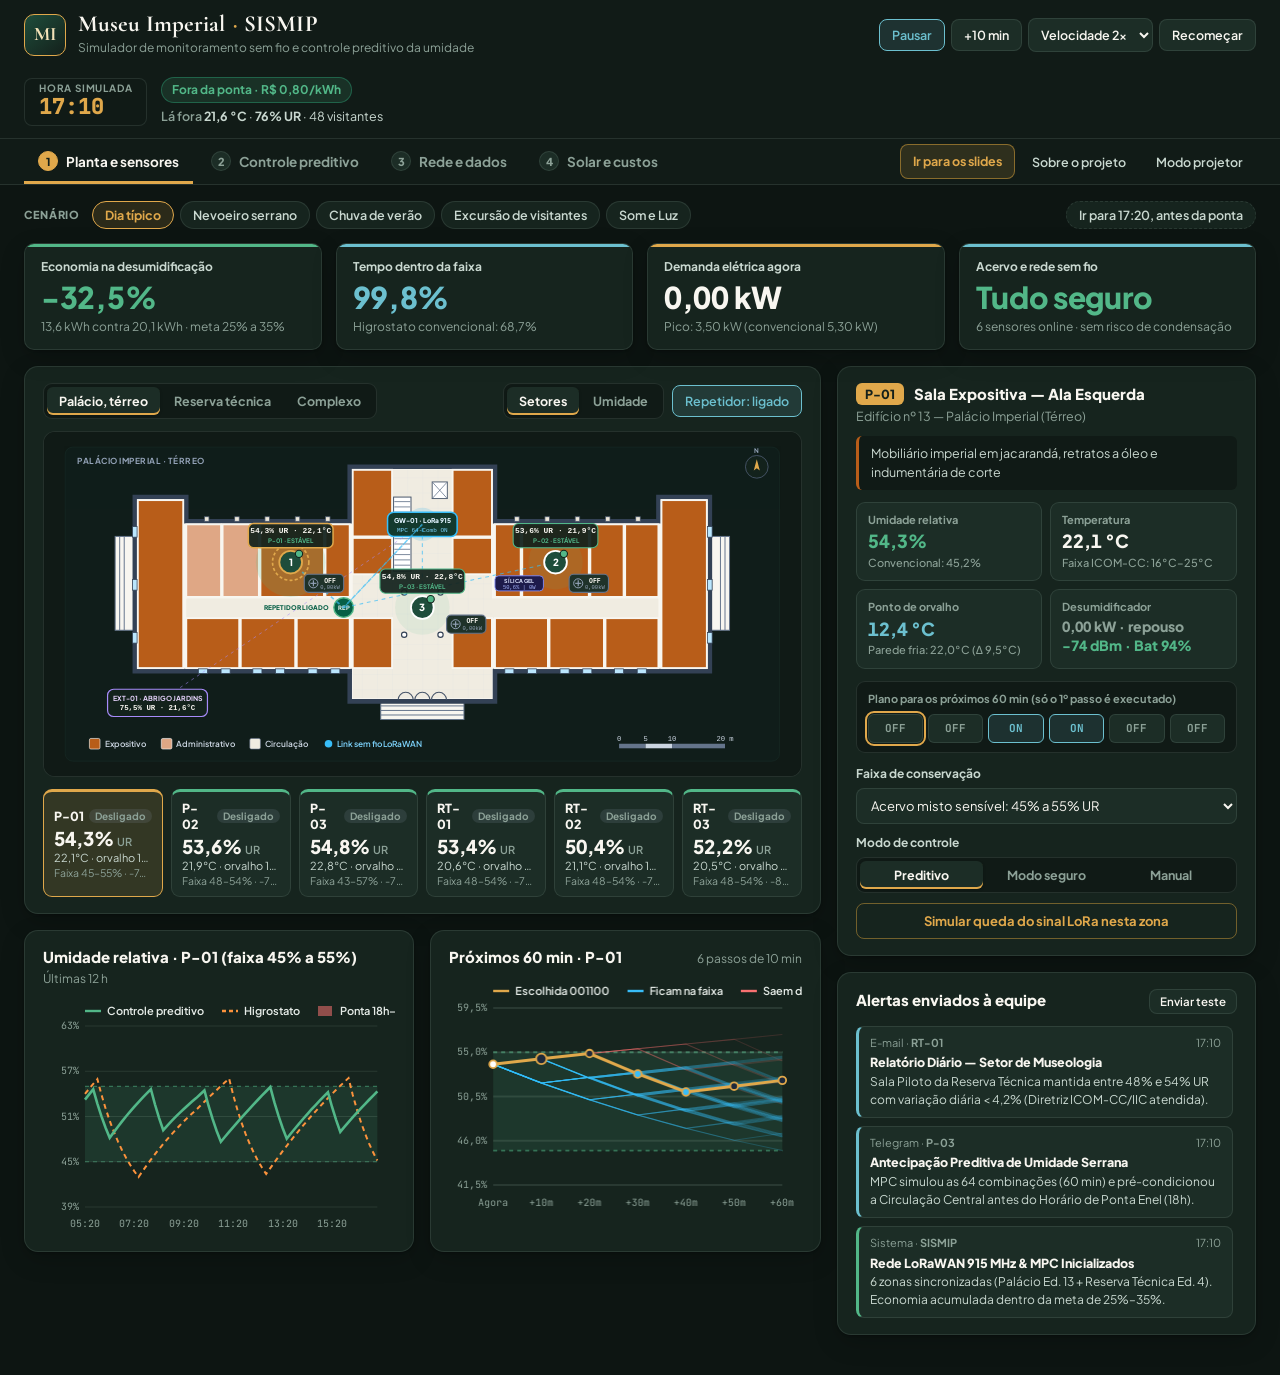
==== commit 2c4c6419: "Algumas alterações" ====
--- a/index.html
+++ b/index.html
@@ -565,10 +565,10 @@
       </p>
       <div class="insp-acervo-box">
         <strong>Integrantes do Grupo:</strong><br />
-        • Elisa Lacerda Moura<br />
-        • Marcos Oliveira do Rego<br />
-        • Pedro Lucas Gomes Soares<br />
-        • Pedro Rodrigues Couto
+        • Elisa<br />
+        • Marcos<br />
+        • Pedro Lucas<br />
+        • Pedro Rodrigues
       </div>
       <p style="font-size:12.5px; color:var(--text-secondary);">
         Este software demonstra na prática as <strong>5 frentes da proposta tecnológica</strong>:
